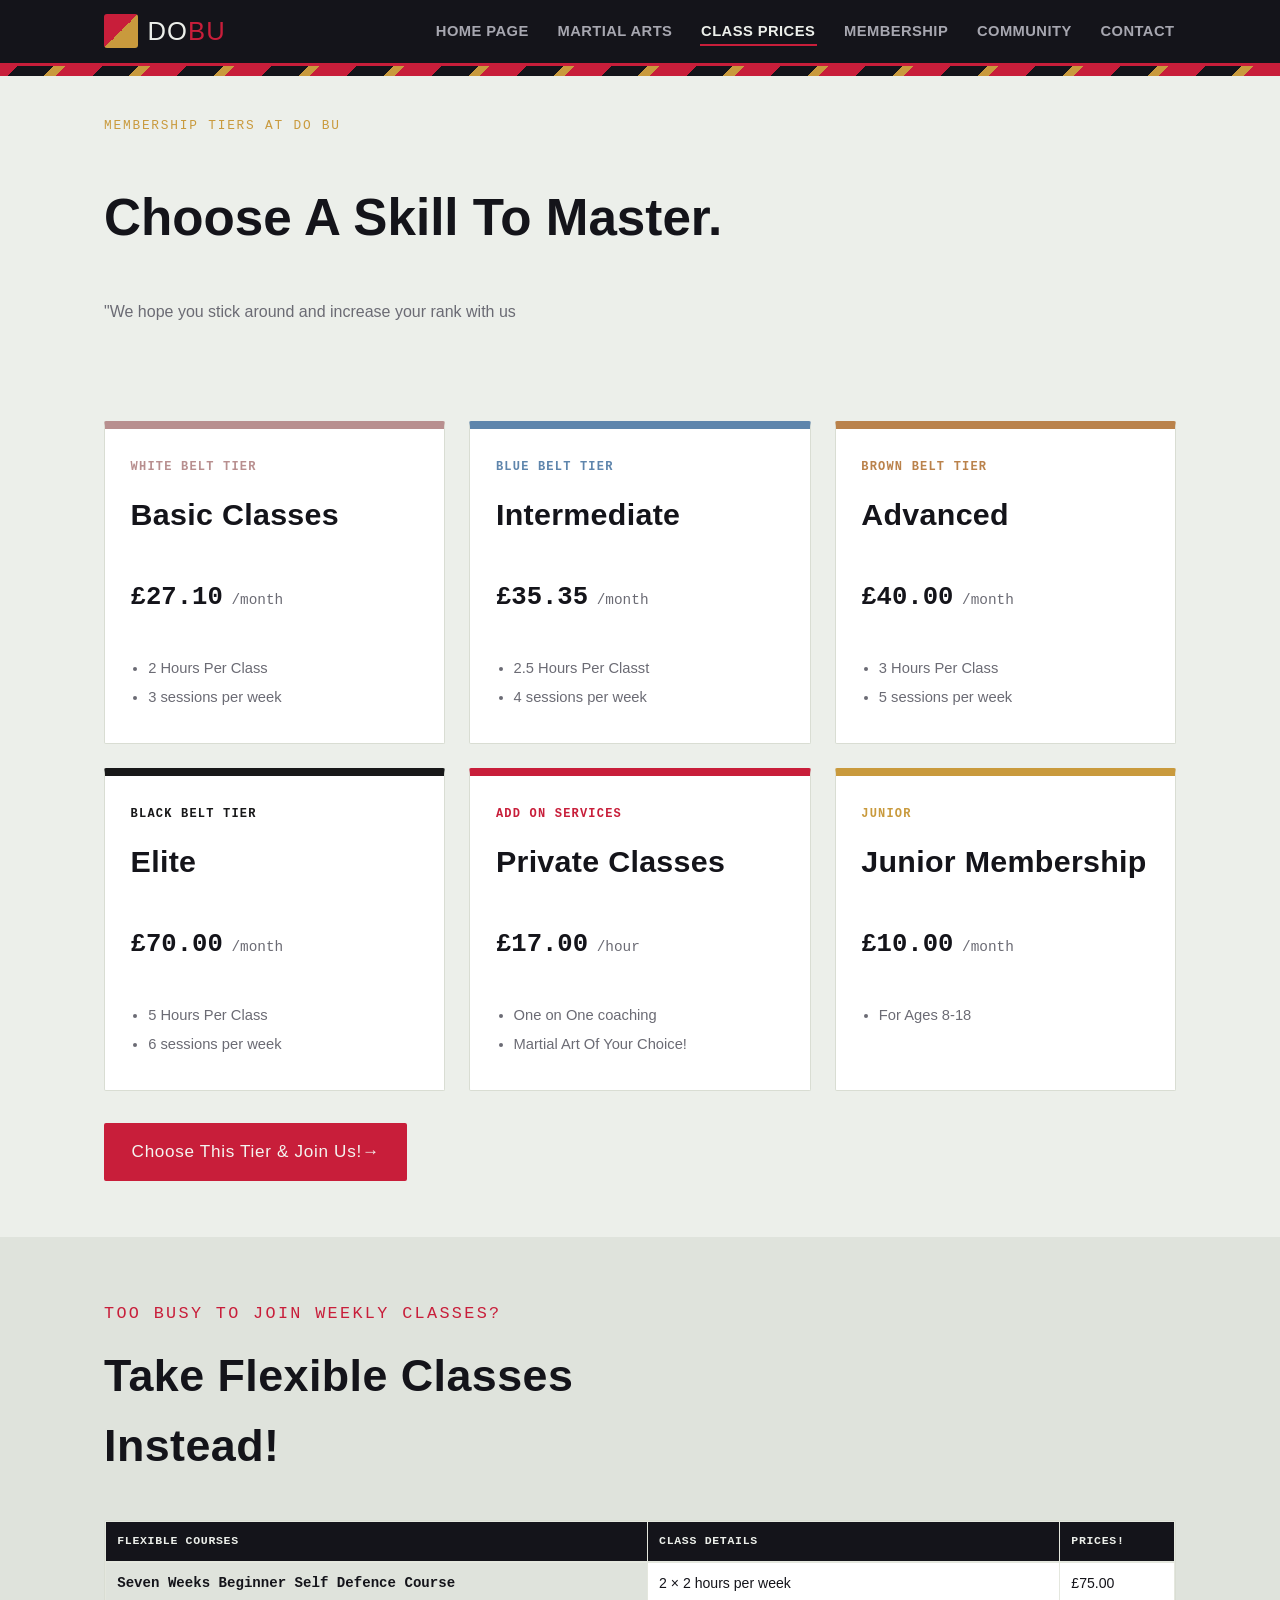
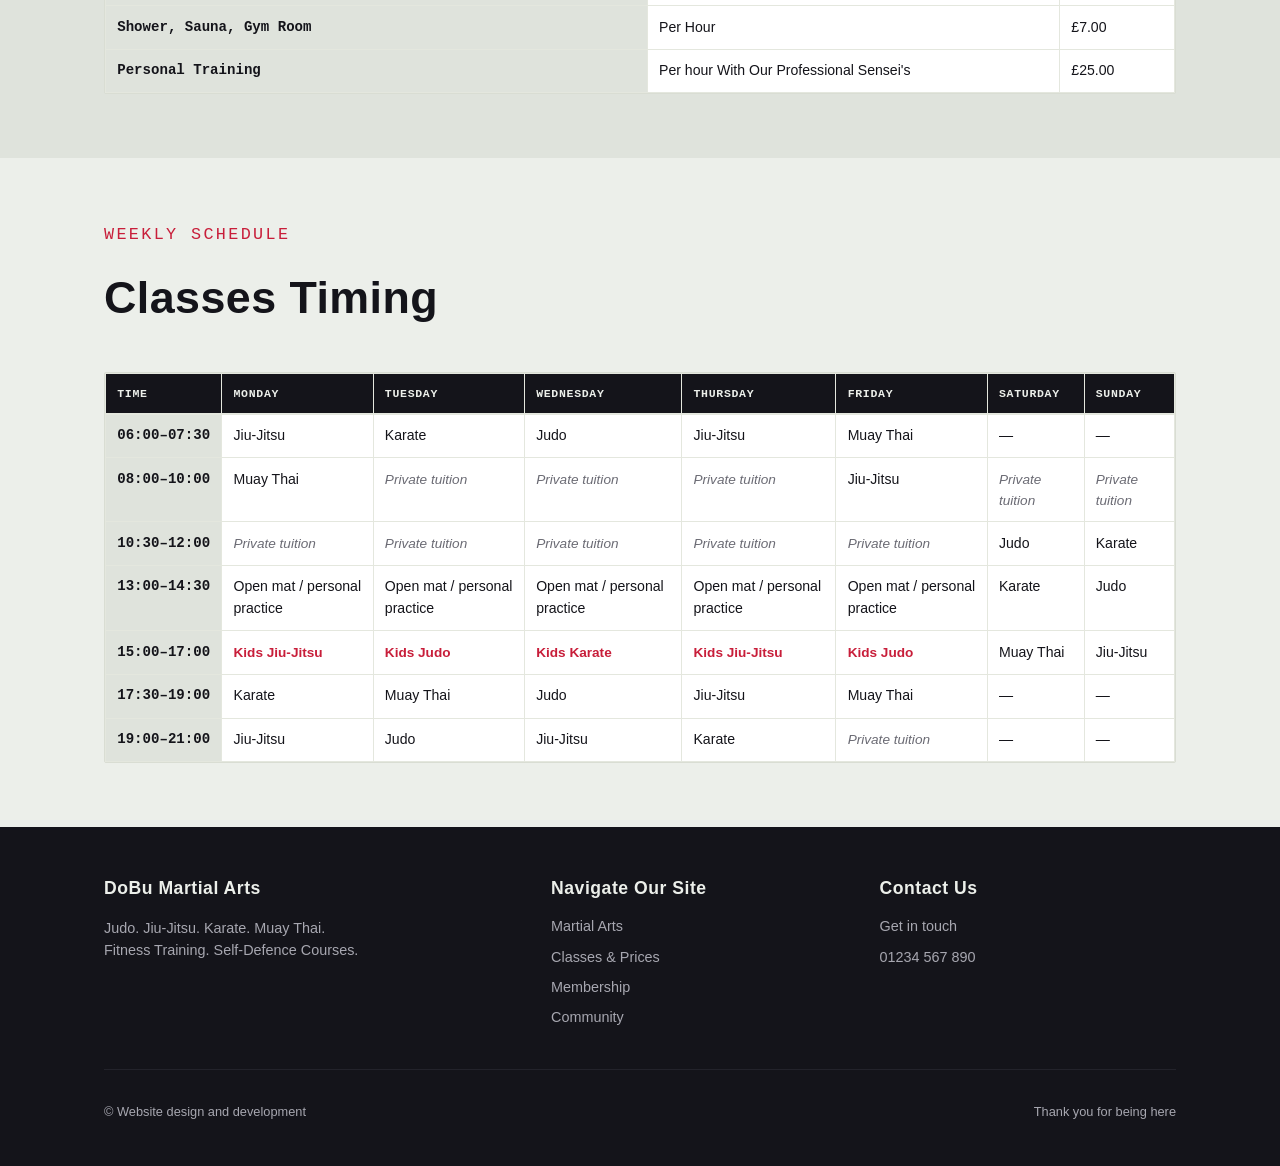
==== classes-prices.html @ b1a89c53 "Add files via upload" ====
<!DOCTYPE html> <!--Declaration Tag -->
<html lang = 'eng'> <!--So browsers returns language specific results-->
<head>
    <meta name="viewport" content="width=device-width, initial-scale=1.0">
    <title>Class Prices. Welcome to Do Bu Gym's Official Website</title>
    <meta name="description" content="Membership prices, courses and timetable">
    <link rel="stylesheet" href="style.css">
<body>
<header class="site-header">
    <div class="header-inner">
        <a class="brand" href="index.html">
            <span class="brand-mark" aria-hidden="true"></span>
            <span class="brand-name">DO<span>BU</span></span>
        </a>
     <button class="nav-toggle" aria-expanded="false" aria-controls="main-nav">menu</button>
     <nav class="main-nav" id="main-nav" aria-label="Primary">
        <ul>
        <li><a href="index.html">Home Page</a></li>
        <li><a href="martial-arts.html">Martial Arts</a></li>
        <li><a href="classes-prices.html" aria-current="page">Class Prices</a></li>
        <li><a href="membership.html">Membership</a></li>
        <li><a href="community.html">Community</a></li>
        <li><a href="contact.html">Contact</a></li>
        </ul>
        </nav>
        </div>
        </header>
        <div class="belt-stripe" aria-hidden="true"></div>
        <main id="main">
   <section class="section-tight">
    <div class="container">
        <p class="eyebrow"> Membership Tiers at Do Bu</p>
        <h1 class="section-title" style="font-size:clamp(2.2rem,5vw,3.2rem);">Choose A Skill To Master.</h1>
        <p style="max-width:70ch;color:var(--text-muted);">"We hope you stick around and increase your rank with us</p>
    </div>
   </section>    
   
   <section class="section-tight">
    <div class="container">
      <div class="grid grid-3">

 <div class="tier-card" style="--tier-color:#b88f8f;">
          <span class="tier-belt"> White Belt Tier</span>
          <h3>Basic Classes</h3>
          <p class="price">£27.10<span> /month</span></p>
          <ul>
            <li>2 Hours Per Class</li>
            <li>3 sessions per week</li>
          </ul>
        </div>       

  <div class="tier-card" style="--tier-color:#5e85ac;">
          <span class="tier-belt"> Blue Belt Tier</span>
          <h3>Intermediate</h3>
          <p class="price">£35.35<span> /month</span></p>
          <ul>
            <li>2.5 Hours Per Classt</li>
            <li>4 sessions per week</li>
          </ul>
        </div>   
 
<div class="tier-card" style="--tier-color:#ba824b;">
          <span class="tier-belt"> Brown Belt Tier</span>
          <h3>Advanced</h3>
          <p class="price">£40.00<span> /month</span></p>
          <ul>
            <li>3 Hours Per Class</li>
            <li>5 sessions per week</li>
          </ul>
        </div>        

 <div class="tier-card" style="--tier-color:#181819;">
          <span class="tier-belt"> Black Belt Tier</span>
          <h3>Elite</h3>
          <p class="price">£70.00<span> /month</span></p>
          <ul>
            <li>5 Hours Per Class</li>
            <li>6 sessions per week</li>
          </ul>
        </div>
        
<div class="tier-card" style="--tier-color:var(--crimson);">
          <span class="tier-belt"> Add On Services</span>
          <h3>Private Classes</h3>
          <p class="price">£17.00<span> /hour</span></p>
          <ul>
            <li>One on One coaching</li>
            <li>Martial Art Of Your Choice!</li>
          </ul>
        </div>

<div class="tier-card" style="--tier-color:var(--gold);">
          <span class="tier-belt"> Junior</span>
          <h3>Junior Membership</h3>
          <p class="price">£10.00<span> /month</span></p>
          <ul>
            <li>For Ages 8-18</li>
          </ul>
        </div>        
 </div>
      <p style="margin-top:2rem;"><a class="btn btn-primary" href="membership.html">Choose This Tier &amp; Join Us!→</a></p>
    </div>
  </section>

 <section class='section-alt'> 
    <div class="container">
    <div class="section-head">
        <p class="eyebrow">Too Busy To Join Weekly Classes?</p>
        <h2 class="section-title">Take Flexible Classes Instead!</h2>
    </div>
    <div class="data-table-wrap">
      <table class="data-table">
    <caption class="visually-hidden">Specialist courses and fitness training prices</caption>
    <thead>
        <tr><th scope="col">Flexible Courses</th><th scope="col">Class Details</th><th scope="col">Prices!</th></tr>
          </thead>
   <tbody>
            <tr>
              <th scope="row">Seven Weeks Beginner Self Defence Course</th>
              <td>2 × 2 hours per week</td>
              <td>£75.00</td>
            </tr>
            <tr>
              <th scope="row">Shower, Sauna, Gym Room</th>
              <td>Per Hour</td>
              <td>£7.00</td>
            </tr>
            <tr>
              <th scope="row">Personal Training</th>
              <td>Per hour With Our Professional Sensei's </td>
              <td>£25.00</td>
            </tr>
          </tbody>
        </table>
      </div>
    </div>
  </section>

  <section aria-labelledby="timetable-title">
    <div class="container">
      <div class="section-head">
        <p class="eyebrow">Weekly schedule</p>
        <h2 class="section-title" id="timetable-title">Classes Timing</h2>
      </div>
      <div class="data-table-wrap">
        <table class="data-table">
          <caption class="visually-hidden">DoBu Martial Arts Weekly Class Timetable</caption>
          <thead>
            <tr>
              <th scope="col">Time</th>
              <th scope="col">Monday</th>
              <th scope="col">Tuesday</th>
              <th scope="col">Wednesday</th>
              <th scope="col">Thursday</th>
              <th scope="col">Friday</th>
              <th scope="col">Saturday</th>
              <th scope="col">Sunday</th>
            </tr>
          </thead>
          <tbody>
            <tr>
              <th scope="row">06:00–07:30</th>
              <td>Jiu-Jitsu</td><td>Karate</td><td>Judo</td><td>Jiu-Jitsu</td><td>Muay Thai</td><td>—</td><td>—</td>
            </tr>
            <tr>
              <th scope="row">08:00–10:00</th>
              <td>Muay Thai</td>
              <td><span class="slot private">Private tuition</span></td>
              <td><span class="slot private">Private tuition</span></td>
              <td><span class="slot private">Private tuition</span></td>
              <td>Jiu-Jitsu</td>
              <td><span class="slot private">Private tuition</span></td>
              <td><span class="slot private">Private tuition</span></td>
            </tr>
            <tr>
              <th scope="row">10:30–12:00</th>
              <td><span class="slot private">Private tuition</span></td>
              <td><span class="slot private">Private tuition</span></td>
              <td><span class="slot private">Private tuition</span></td>
              <td><span class="slot private">Private tuition</span></td>
              <td><span class="slot private">Private tuition</span></td>
              <td>Judo</td>
              <td>Karate</td>
            </tr>
            <tr>
              <th scope="row">13:00–14:30</th>
              <td>Open mat / personal practice</td>
              <td>Open mat / personal practice</td>
              <td>Open mat / personal practice</td>
              <td>Open mat / personal practice</td>
              <td>Open mat / personal practice</td>
              <td>Karate</td>
              <td>Judo</td>
            </tr>
            <tr>
              <th scope="row">15:00–17:00</th>
              <td><span class="slot kids">Kids Jiu-Jitsu</span></td>
              <td><span class="slot kids">Kids Judo</span></td>
              <td><span class="slot kids">Kids Karate</span></td>
              <td><span class="slot kids">Kids Jiu-Jitsu</span></td>
              <td><span class="slot kids">Kids Judo</span></td>
              <td>Muay Thai</td>
              <td>Jiu-Jitsu</td>
            </tr>
            <tr>
              <th scope="row">17:30–19:00</th>
              <td>Karate</td><td>Muay Thai</td><td>Judo</td><td>Jiu-Jitsu</td><td>Muay Thai</td><td>—</td><td>—</td>
            </tr>
            <tr>
              <th scope="row">19:00–21:00</th>
              <td>Jiu-Jitsu</td><td>Judo</td><td>Jiu-Jitsu</td><td>Karate</td>
              <td><span class="slot private">Private tuition</span></td><td>—</td><td>—</td>
            </tr>
          </tbody>
        </table>
      </div>
    </div>
  </section>

</main>

<footer class="site-footer">
  <div class="container">
    <div class="footer-grid">
      <div>
        <h4>DoBu Martial Arts</h4>
        <p>Judo. Jiu-Jitsu. Karate. Muay Thai.<br>Fitness Training. Self-Defence Courses.</p>
      </div>
      <div>
        <h4>Navigate Our Site</h4> 
        <ul>
          <li><a href="martial-arts.html">Martial Arts</a></li>
          <li><a href="classes-prices.html">Classes &amp; Prices</a></li>
          <li><a href="membership.html">Membership</a></li>
          <li><a href="community.html">Community</a></li>
        </ul>
      </div>
      <div>
        <h4>Contact Us</h4>
        <ul>
          <li><a href="contact.html">Get in touch</a></li>
          <li>01234 567 890</a></li>
        </ul>
      </div>
    </div>
    <div class="footer-bottom">
      <p>© Website design and development</p>
      <p>Thank you for being here</p>
    </div>
  </div>
</footer>

<script src="script.js"></script>
</body>
</html>
---- style.css ----
/* =========================================================
   DoBu Martial Arts — shared stylesheet
   Palette: ink black, tatami-tinted paper, belt crimson, belt gold
   Type: Caacupé One (display) / Work Sans (body) / JetBrains Mono (data)
   ========================================================= */

:root {
  --ink: #14141a;
  --panel: #23232b;
  --paper: #ecefea;
  --paper-dim: #dfe3dc;
  --crimson: #c81e3a;
  --crimson-dark: #9c1730;
  --gold: #c99a3d;
  --white-belt: #f4f4f0;
  --text-muted: #6b6b74;
  --text-on-dark-muted: #a7a7b0;


  --font-display: "Caacupé One", "Caacupé One", sans-serif;
  --font-body: "Work Sans", -apple-system, "Segoe UI", sans-serif;
  --font-mono: "JetBrains Mono", "Courier New", monospace;

  --radius: 2px;
  --max-w: 1120px;
}

* { box-sizing: border-box; }

html { scroll-behavior: smooth; }

body {
  margin: 0;
  font-family: var(--font-body);
  color: var(--ink);
  background: var(--paper);
  line-height: 1.55;
}

img { max-width: 100%; display: block; }

a { color: inherit; }

.container {
  max-width: var(--max-w);
  margin: 0 auto;
  padding: 0 1.5rem;
}

/* ---------- Focus visibility (accessibility) ---------- */
a:focus-visible,
button:focus-visible,
input:focus-visible,
textarea:focus-visible,
select:focus-visible {
  outline: 3px solid var(--gold);
  outline-offset: 2px;
}

/* ---------- Header / Nav ---------- */
.site-header {
  background: var(--ink);
  color: var(--paper);
  position: sticky;
  top: 0;
  z-index: 100;
  border-bottom: 3px solid var(--crimson);
}
.header-inner {
  display: flex;
  align-items: center;
  justify-content: space-between;
  padding: 0.9rem 1.5rem;
  max-width: var(--max-w);
  margin: 0 auto;
}
.brand {
  display: flex;
  align-items: center;
  gap: 0.6rem;
  text-decoration: none;
  color: var(--paper);
}
.brand-mark {
  width: 34px;
  height: 34px;
  background: linear-gradient(135deg, var(--crimson) 0 50%, var(--gold) 50% 100%);
  border-radius: 3px;
  flex-shrink: 0;
}
.brand-name {
  font-family: var(--font-display);
  font-size: 1.6rem;
  letter-spacing: 0.04em;
  line-height: 1;
}
.brand-name span { color: var(--crimson); }

.main-nav ul {
  list-style: none;
  display: flex;
  gap: 1.6rem;
  margin: 0;
  padding: 0;
}
.main-nav a {
  text-decoration: none;
  font-weight: 600;
  font-size: 0.92rem;
  letter-spacing: 0.03em;
  text-transform: uppercase;
  color: var(--text-on-dark-muted);
  padding: 0.3rem 0.1rem;
  border-bottom: 2px solid transparent;
  transition: color 0.15s ease, border-color 0.15s ease;
}
.main-nav a:hover,
.main-nav a[aria-current="page"] {
  color: var(--paper);
  border-color: var(--crimson);
}

.nav-toggle {
  display: none;
  background: none;
  border: 1px solid var(--text-on-dark-muted);
  color: var(--paper);
  padding: 0.4rem 0.7rem;
  font-size: 1.1rem;
  border-radius: var(--radius);
  cursor: pointer;
}

@media (max-width: 760px) {
  .nav-toggle { display: inline-flex; }
  .main-nav {
    display: none;
    width: 100%;
  }
  .main-nav.open { display: block; }
  .main-nav ul {
    flex-direction: column;
    gap: 0;
    padding: 0.5rem 1.5rem 1rem;
  }
  .main-nav li { border-top: 1px solid var(--panel); }
  .main-nav a { display: block; padding: 0.8rem 0.2rem; }
  .header-inner { flex-wrap: wrap; }
}

/* ---------- Belt stripe divider (signature motif) ---------- */
.belt-stripe {
  height: 10px;
  background: repeating-linear-gradient(
    -45deg,
    var(--crimson) 0 26px,
    var(--gold) 26px 34px,
    var(--ink) 34px 60px
  );
}

/* ---------- Hero ---------- */
.hero {
  background: var(--ink);
  color: var(--paper);
  padding: 4.5rem 0 5rem;
  position: relative;
}
.hero-inner {
  max-width: var(--max-w);
  margin: 0 auto;
  padding: 0 1.5rem;
  display: grid;
  grid-template-columns: 1.1fr 0.9fr;
  gap: 3rem;
  align-items: center;
}
.eyebrow {
  font-family: var(--font-mono);
  color: var(--gold);
  text-transform: uppercase;
  letter-spacing: 0.14em;
  font-size: 0.8rem;
  margin: 0 0 0.9rem;
}
.hero h1 {
  font-family: var(--font-display);
  font-size: clamp(2.6rem, 6vw, 4.6rem);
  line-height: 0.95;
  margin: 0 0 1.2rem;
  letter-spacing: 0.01em;
}
.hero h1 em {
  font-style: normal;
  color: var(--crimson);
}
.hero p.lede {
  font-size: 1.15rem;
  color: var(--text-on-dark-muted);
  max-width: 40ch;
  margin: 0 0 2rem;
}
.hero-figure {
  aspect-ratio: 4/5;
  background: var(--panel);
  border: 1px solid #34343d;
  border-radius: var(--radius);
  display: flex;
  align-items: center;
  justify-content: center;
  color: var(--text-on-dark-muted);
  font-family: var(--font-mono);
  font-size: 0.85rem;
  text-align: center;
  padding: 1rem;
}

@media (max-width: 820px) {
  .hero-inner { grid-template-columns: 1fr; }
  .hero-figure { order: -1; aspect-ratio: 16/9; }
}

/* ---------- Buttons ---------- */
.btn {
  display: inline-flex;
  align-items: center;
  gap: 0.5rem;
  font-family: var(--font-display);
  font-size: 1.07rem;
  letter-spacing: 0.04em;
  text-decoration: none;
  padding: 0.85rem 1.6rem;
  border-radius: var(--radius);
  border: 2px solid var(--crimson);
  cursor: pointer;
}
.btn-primary {
  background: var(--crimson);
  color: var(--white-belt);
}
.btn-primary:hover { background: var(--crimson-dark); }
.btn-ghost {
  background: transparent;
  color: var(--paper);
}
.btn-ghost:hover { background: rgba(255,255,255,0.08); }
.btn-dark {
  border-color: var(--ink);
  color: var(--ink);
  background: transparent;
}
.btn-dark:hover { background: var(--ink); color: var(--paper); }

/* ---------- Sections ---------- */
section { padding: 4rem 0; }
.section-tight { padding: 2.5rem 0; }
.section-dark { background: var(--ink); color: var(--paper); }
.section-alt { background: var(--paper-dim); }

.section-head {
  max-width: 60ch;
  margin: 0 0 2.5rem;
}
.section-head .eyebrow { color: var(--crimson); }
.section-dark .section-head .eyebrow { color: var(--gold); }
h2.section-title {
  font-family: var(--font-display);
  font-size: clamp(2rem, 4vw, 2.8rem);
  margin: 0.2rem 0 0.6rem;
  letter-spacing: 0.01em;
}
.section-head p { color: var(--text-muted); font-size: 1.05rem; }
.section-dark .section-head p { color: var(--text-on-dark-muted); }

/* ---------- Cards / grids ---------- */
.grid {
  display: grid;
  gap: 1.5rem;
}
.grid-3 { grid-template-columns: repeat(3, 1fr); }
.grid-2 { grid-template-columns: repeat(2, 1fr); }
@media (max-width: 820px) {
  .grid-3, .grid-2 { grid-template-columns: 1fr; }
}

.card {
  background: #fff;
  border: 1px solid #d9ddd3;
  border-radius: var(--radius);
  padding: 1.6rem;
  color: var(--ink);
}
.card h3 {
  font-family: var(--font-display);
  font-size: 1.4rem;
  letter-spacing: 0.02em;
  margin: 0 0 0.5rem;
  color: var(--ink);
}
.card p { color: var(--text-muted); margin: 0; }

.tag {
  display: inline-block;
  font-family: var(--font-mono);
  font-size: 0.72rem;
  text-transform: uppercase;
  letter-spacing: 0.08em;
  background: var(--ink);
  color: var(--gold);
  padding: 0.25rem 0.55rem;
  border-radius: 2px;
  margin-bottom: 0.8rem;
}

/* ---------- Belt tier pricing cards ---------- */
.tier-card {
  background: #fff;
  border-radius: var(--radius);
  border: 1px solid #d9ddd3;
  border-top: 8px solid var(--tier-color, var(--crimson));
  padding: 1.8rem 1.6rem;
  display: flex;
  flex-direction: column;
  gap: 0.9rem;
}
.tier-card .tier-belt {
  font-family: var(--font-mono);
  font-size: 0.75rem;
  text-transform: uppercase;
  letter-spacing: 0.1em;
  color: var(--tier-color, var(--crimson));
  font-weight: 700;
}
.tier-card h3 {
  font-family: var(--font-display);
  font-size: 1.9rem;
  margin: 0;
  letter-spacing: 0.01em;
}
.tier-card .price {
  font-family: var(--font-mono);
  font-size: 1.6rem;
  font-weight: 700;
}
.tier-card .price span { font-size: 0.9rem; color: var(--text-muted); font-weight: 400; }
.tier-card ul {
  margin: 0;
  padding-left: 1.1rem;
  color: var(--text-muted);
  font-size: 0.92rem;
  flex-grow: 1;
}
.tier-card li { margin-bottom: 0.35rem; }

/* ---------- Table (timetable / price list) ---------- */
.data-table-wrap { overflow-x: auto; border: 1px solid #d9ddd3; border-radius: var(--radius); }
table.data-table {
  width: 100%;
  border-collapse: collapse;
  font-size: 0.88rem;
  background: #fff;
  min-width: 720px;
}
table.data-table caption {
  text-align: left;
  font-family: var(--font-display);
  font-size: 1.3rem;
  padding: 1rem 1rem 0.6rem;
  letter-spacing: 0.01em;
}
table.data-table th,
table.data-table td {
  padding: 0.65rem 0.7rem;
  border: 1px solid #e4e7de;
  text-align: left;
  vertical-align: top;
}
table.data-table thead th {
  background: var(--ink);
  color: var(--paper);
  font-family: var(--font-mono);
  text-transform: uppercase;
  font-size: 0.72rem;
  letter-spacing: 0.06em;
}
table.data-table tbody th {
  background: var(--paper-dim);
  font-family: var(--font-mono);
  white-space: nowrap;
}
.slot { display: block; font-size: 0.85rem; }
.slot.kids { color: var(--crimson); font-weight: 600; }
.slot.private { color: var(--text-muted); font-style: italic; }

/* ---------- Instructor cards ---------- */
.instructor-card {
  display: flex;
  gap: 1rem;
  background: #fff;
  border: 1px solid #d9ddd3;
  border-radius: var(--radius);
  padding: 1.3rem;
}
.instructor-photo {
  width: 64px;
  height: 64px;
  border-radius: 50%;
  background: var(--panel);
  color: var(--gold);
  font-family: var(--font-display);
  font-size: 1.4rem;
  display: flex;
  align-items: center;
  justify-content: center;
  flex-shrink: 0;
}
.instructor-card h3 { font-family: var(--font-display); font-size: 1.25rem; margin: 0 0 0.15rem; letter-spacing: 0.01em; }
.instructor-card .role { color: var(--crimson); font-size: 0.82rem; font-weight: 700; text-transform: uppercase; letter-spacing: 0.04em; margin-bottom: 0.4rem; }
.instructor-card ul { margin: 0; padding-left: 1.1rem; color: var(--text-muted); font-size: 0.87rem; }

/* ---------- Forms ---------- */
.form-panel {
  background: #fff;
  border: 1px solid #d9ddd3;
  border-radius: var(--radius);
  padding: 2rem;
  max-width: 520px;
}
.form-row { margin-bottom: 1.2rem; }
.form-row label {
  display: block;
  font-weight: 700;
  font-size: 0.85rem;
  margin-bottom: 0.4rem;
  text-transform: uppercase;
  letter-spacing: 0.03em;
}
.form-row .hint { display: block; font-weight: 400; text-transform: none; color: var(--text-muted); font-size: 0.8rem; margin-top: 0.2rem; }
.form-row input,
.form-row select,
.form-row textarea {
  width: 100%;
  padding: 0.7rem 0.8rem;
  border: 1px solid #c7cbc0;
  border-radius: var(--radius);
  font-family: var(--font-body);
  font-size: 0.95rem;
  background: var(--paper);
}
.form-row textarea { resize: vertical; min-height: 100px; }
.form-note {
  font-size: 0.85rem;
  color: var(--text-muted);
  margin-top: 1rem;
}
[role="alert"] {
  padding: 0.8rem 1rem;
  border-radius: var(--radius);
  margin-bottom: 1.2rem;
  font-size: 0.9rem;
  font-weight: 600;
}
[role="alert"].success { background: #e4f2e6; color: #1f6b33; border: 1px solid #b6ddbd; }
[role="alert"].error { background: #fbe6e9; color: var(--crimson-dark); border: 1px solid #f0b8c1; }
.is-hidden { display: none !important; }

/* ---------- Forum / community mockup ---------- */
.forum-post {
  background: #fff;
  border: 1px solid #d9ddd3;
  border-radius: var(--radius);
  padding: 1.2rem 1.4rem;
  margin-bottom: 1rem;
}
.forum-post .meta {
  font-family: var(--font-mono);
  font-size: 0.75rem;
  color: var(--text-muted);
  margin-bottom: 0.4rem;
}
.forum-post .meta strong { color: var(--ink); }
.social-links {
  display: flex;
  gap: 0.8rem;
  flex-wrap: wrap;
}
.social-links a {
  border: 1px solid var(--panel);
  color: var(--paper);
  text-decoration: none;
  padding: 0.6rem 1rem;
  border-radius: var(--radius);
  font-family: var(--font-mono);
  font-size: 0.8rem;
  text-transform: uppercase;
  letter-spacing: 0.05em;
}
.social-links a:hover { background: var(--panel); }

/* ---------- Footer ---------- */
.site-footer {
  background: var(--ink);
  color: var(--text-on-dark-muted);
  padding: 3rem 0 2rem;
  font-size: 0.9rem;
}
.footer-grid {
  display: grid;
  grid-template-columns: 1.4fr 1fr 1fr;
  gap: 2rem;
  margin-bottom: 2rem;
}
@media (max-width: 760px) { .footer-grid { grid-template-columns: 1fr; } }
.footer-grid h4 {
  color: var(--paper);
  font-family: var(--font-display);
  font-size: 1.1rem;
  letter-spacing: 0.03em;
  margin: 0 0 0.8rem;
}
.footer-grid ul { list-style: none; margin: 0; padding: 0; }
.footer-grid li { margin-bottom: 0.5rem; }
.footer-grid a { text-decoration: none; color: var(--text-on-dark-muted); }
.footer-grid a:hover { color: var(--paper); }
.footer-bottom {
  border-top: 1px solid var(--panel);
  padding-top: 1.2rem;
  display: flex;
  justify-content: space-between;
  flex-wrap: wrap;
  gap: 0.5rem;
  font-size: 0.8rem;
}

/* ---------- Utility ---------- */
.visually-hidden {
  position: absolute;
  width: 1px; height: 1px;
  overflow: hidden;
  clip: rect(0 0 0 0);
  white-space: nowrap;
}
.mt-0 { margin-top: 0; }
.text-center { text-align: center; }
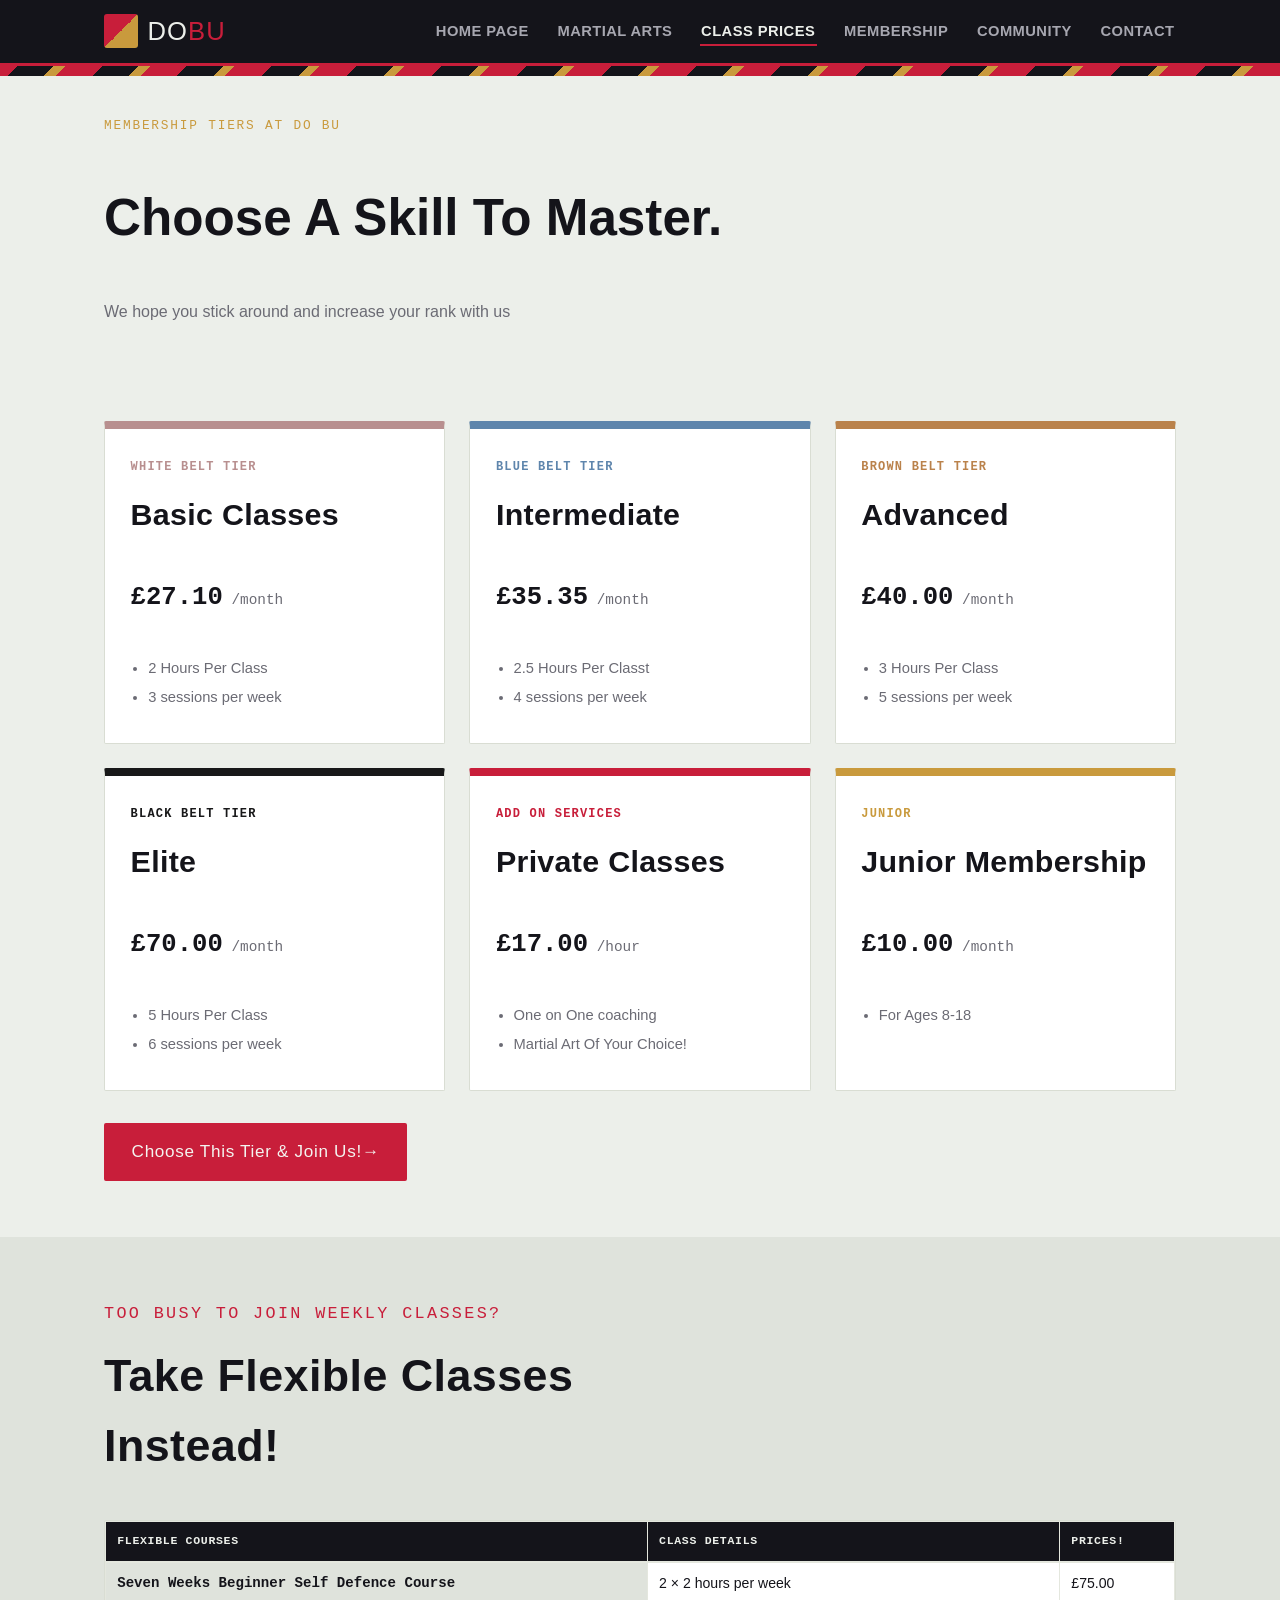
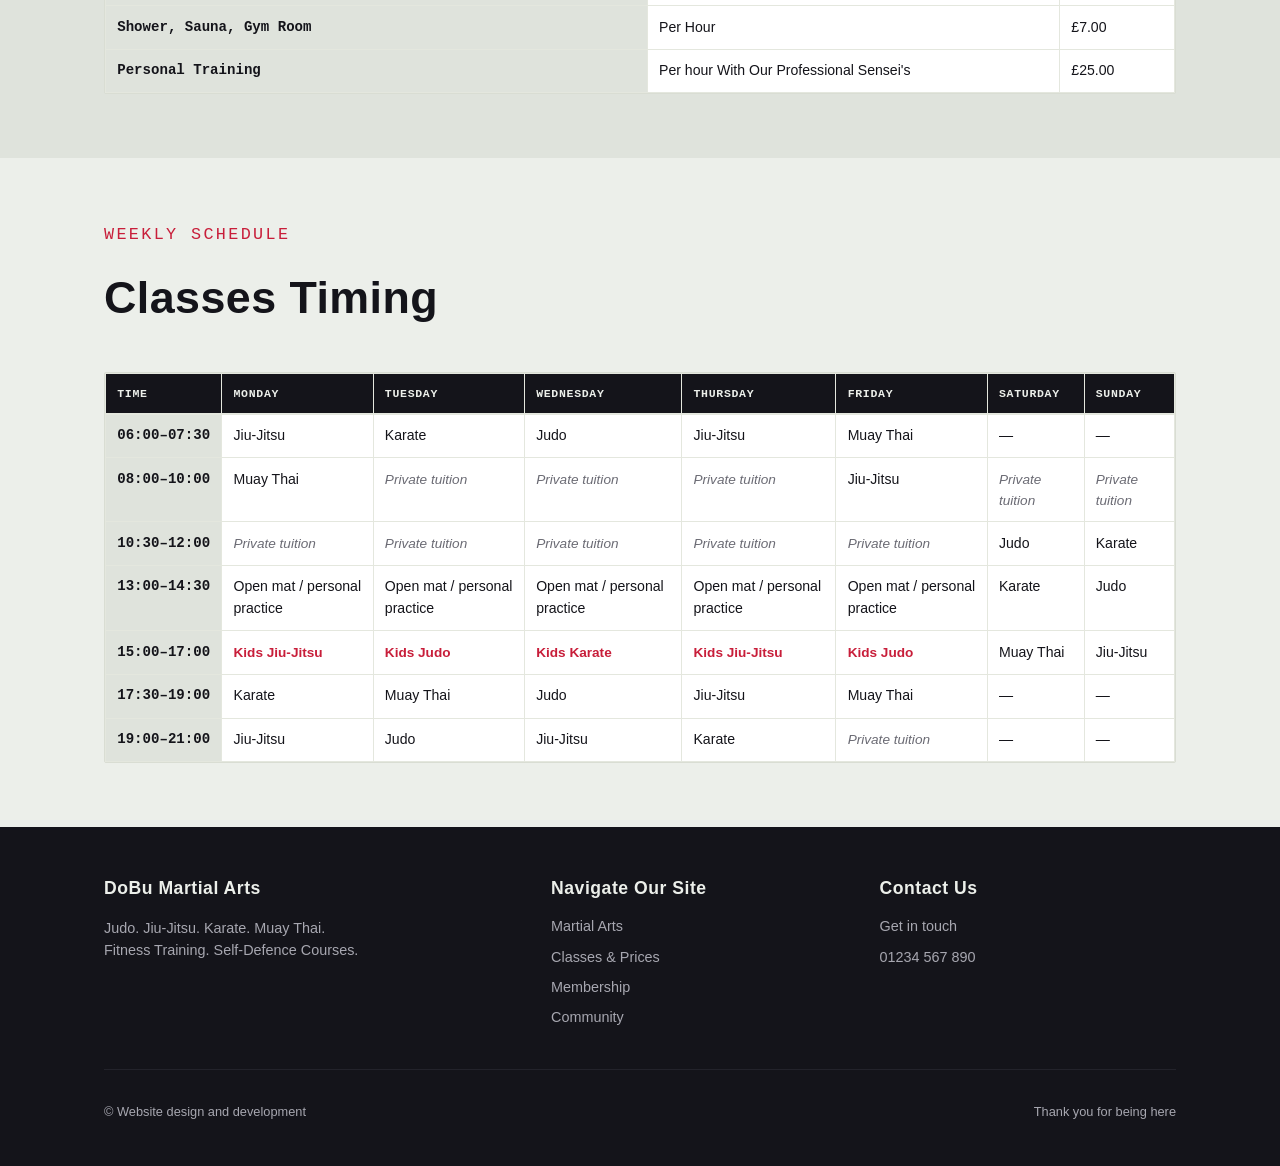
==== commit 269d1485: "Update classes-prices.html" ====
--- a/classes-prices.html
+++ b/classes-prices.html
@@ -31,7 +31,7 @@
     <div class="container">
         <p class="eyebrow"> Membership Tiers at Do Bu</p>
         <h1 class="section-title" style="font-size:clamp(2.2rem,5vw,3.2rem);">Choose A Skill To Master.</h1>
-        <p style="max-width:70ch;color:var(--text-muted);">"We hope you stick around and increase your rank with us</p>
+        <p style="max-width:70ch;color:var(--text-muted);">We hope you stick around and increase your rank with us</p>
     </div>
    </section>    
    
@@ -252,4 +252,4 @@
 
 <script src="script.js"></script>
 </body>
-</html>+</html>
